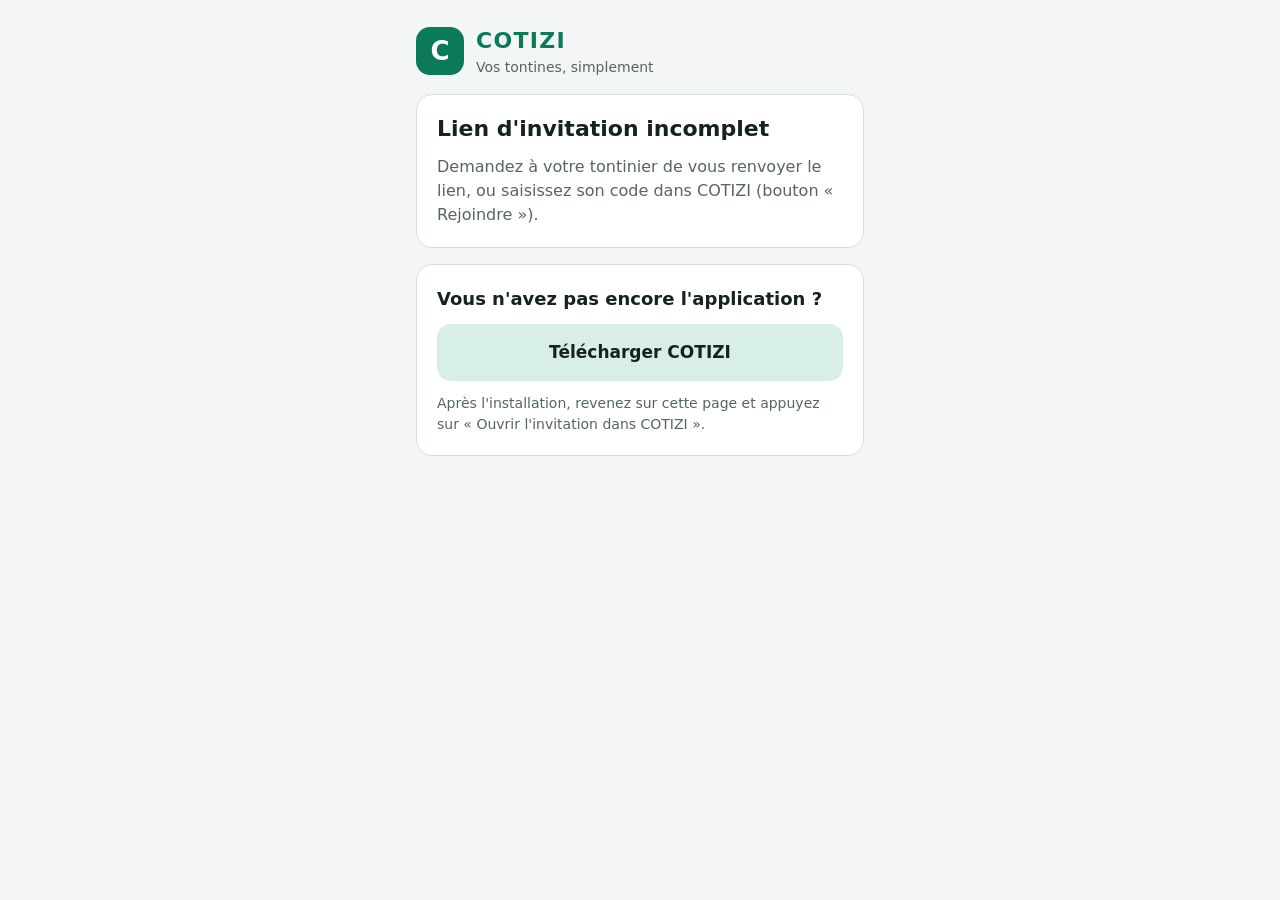
==== j.html @ 5fc617db "Site COTIZI : téléchargement de l'application et page d'invitation (version 1.2.2) - index.html : té" ====
<!doctype html>
<html lang="fr">
<head>
<meta charset="utf-8">
<meta name="viewport" content="width=device-width, initial-scale=1, viewport-fit=cover">
<title>Invitation COTIZI</title>
<meta name="description" content="Vous êtes invité à rejoindre une tontine sur COTIZI.">
<meta property="og:title" content="Invitation à rejoindre une tontine sur COTIZI">
<meta property="og:description" content="Appuyez pour ouvrir l'invitation dans l'application COTIZI.">
<meta name="theme-color" content="#0b7a5a">
<link rel="stylesheet" href="style.css">
</head>
<body>
<main class="page">
  <header class="brand">
    <div class="logo" aria-hidden="true">C</div>
    <div>
      <p class="name">COTIZI</p>
      <p class="tagline">Vos tontines, simplement</p>
    </div>
  </header>

  <section class="card" id="invite">
    <h1>Vous êtes invité à rejoindre une tontine</h1>
    <p class="muted">Code d'invitation</p>
    <p class="code" id="code">——</p>
    <a class="button" id="open" href="#">Ouvrir l'invitation dans COTIZI</a>
    <p class="muted small">L'application s'ouvre et vous fait rejoindre la tontine.
      Si vous n'avez pas encore de compte, créez-le : vous rejoindrez la tontine automatiquement.</p>
  </section>

  <section class="card">
    <h2>Vous n'avez pas encore l'application ?</h2>
    <a class="button secondary" id="download" href="./">Télécharger COTIZI</a>
    <p class="muted small">Après l'installation, revenez sur cette page et appuyez sur
      « Ouvrir l'invitation dans COTIZI ».</p>
  </section>

  <p class="muted small" id="not-android" hidden>COTIZI est disponible sur les téléphones Android.</p>
</main>
<script>
  // Code d'invitation lu dans le lien : /j?c=PAJ8R3
  const code = (new URLSearchParams(location.search).get('c') || '')
    .toUpperCase().replace(/[^A-Z0-9]/g, '');
  const base = new URL('./', location.href).href;
  const downloadUrl = base + (code ? '?c=' + code : '');
  document.getElementById('download').href = downloadUrl;

  if (!code) {
    document.getElementById('invite').innerHTML =
      '<h1>Lien d\'invitation incomplet</h1>' +
      '<p class="muted">Demandez à votre tontinier de vous renvoyer le lien, ' +
      'ou saisissez son code dans COTIZI (bouton « Rejoindre »).</p>';
  } else {
    document.getElementById('code').textContent = code;
    // Ouvre COTIZI ; si l'application n'est pas installée, Chrome affiche
    // la page de téléchargement.
    const intentUrl = 'intent://join?c=' + code +
      '#Intent;scheme=cotizi;package=com.cotizi.app;S.browser_fallback_url=' +
      encodeURIComponent(downloadUrl) + ';end';
    const open = document.getElementById('open');
    const android = /Android/i.test(navigator.userAgent);
    open.href = android ? intentUrl : 'cotizi://join?c=' + code;
    if (android) {
      setTimeout(() => { location.href = intentUrl; }, 400);
    } else {
      document.getElementById('not-android').hidden = false;
    }
  }
</script>
</body>
</html>
---- style.css ----
/* COTIZI — pages publiques (invitation, téléchargement). Une colonne étroite, pensée pour le téléphone. */
:root {
  --bg: #f3f6f4;
  --surface: #ffffff;
  --fg: #16231d;
  --muted: #55665d;
  --line: #d5e0da;
  --accent: #0b7a5a;
  --accent-soft: #d8efe6;
  --on-accent: #ffffff;
  --font: system-ui, -apple-system, "Segoe UI", Roboto, "Noto Sans", sans-serif;
  color-scheme: light;
}
@media (prefers-color-scheme: dark) {
  :root {
    --bg: #0f1613; --surface: #17211c; --fg: #e4eee8; --muted: #9bb0a5;
    --line: #2a3a32; --accent: #3fbf8f; --accent-soft: #1d3a2e; --on-accent: #06281c;
    color-scheme: dark;
  }
}
* { box-sizing: border-box; }
html { -webkit-text-size-adjust: 100%; }
body {
  margin: 0; background: var(--bg); color: var(--fg);
  font: 16px/1.5 var(--font);
  padding: env(safe-area-inset-top, 0) 0 env(safe-area-inset-bottom, 0);
}
.page { max-width: 480px; margin: 0 auto; padding-inline: 16px; padding-block: 24px 40px; display: grid; gap: 16px; }
.brand { display: flex; align-items: center; gap: 12px; }
.logo {
  width: 48px; height: 48px; border-radius: 14px; background: var(--accent); color: var(--on-accent);
  display: grid; place-items: center; font-weight: 800; font-size: 26px;
}
.name { margin: 0; font-weight: 800; font-size: 22px; letter-spacing: .06em; color: var(--accent); }
.tagline { margin: 0; color: var(--muted); font-size: 14px; }
.card { background: var(--surface); border: 1px solid var(--line); border-radius: 16px; padding: 20px; display: grid; gap: 12px; }
h1 { margin: 0; font-size: 22px; line-height: 1.25; text-wrap: balance; }
h2 { margin: 0; font-size: 18px; }
p { margin: 0; }
.muted { color: var(--muted); }
.small { font-size: 14px; }
.code { font-size: 32px; font-weight: 800; letter-spacing: .25em; color: var(--accent); font-variant-numeric: tabular-nums; }
.button {
  display: block; text-align: center; text-decoration: none; font-weight: 700; font-size: 17px;
  padding: 16px; border-radius: 14px; background: var(--accent); color: var(--on-accent);
}
.button.secondary { background: var(--accent-soft); color: var(--fg); }
.button:focus-visible { outline: 3px solid var(--fg); outline-offset: 3px; }
ol { margin: 0; padding-left: 1.3em; display: grid; gap: 6px; }
a.link { color: var(--accent); }
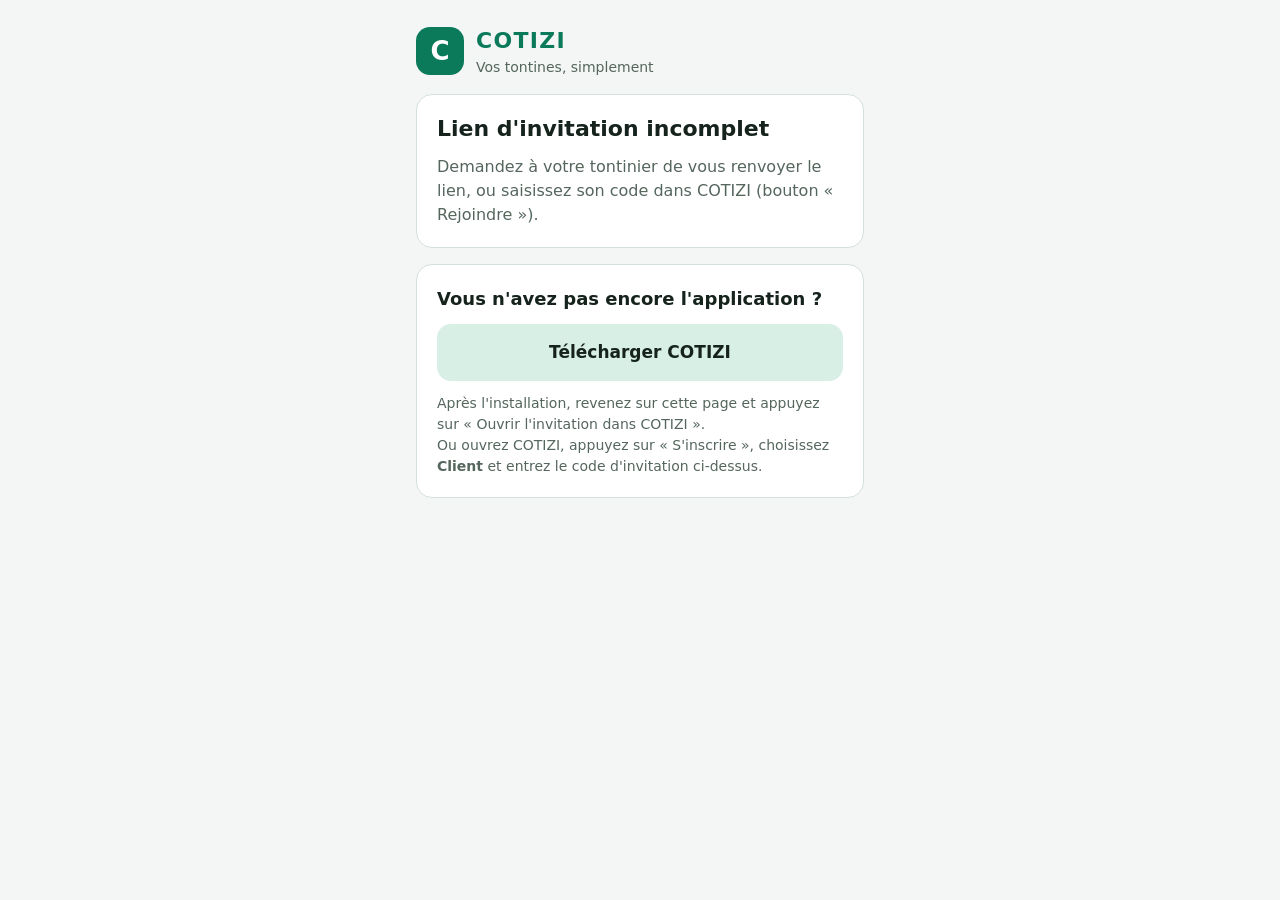
==== commit 5ac1dd56: "COTIZI 1.3.0 : inscription Tontinier / Client, essai gratuit et abonnement - Application 1.3.0 (coti" ====
--- a/j.html
+++ b/j.html
@@ -33,7 +33,9 @@
     <h2>Vous n'avez pas encore l'application ?</h2>
     <a class="button secondary" id="download" href="./">Télécharger COTIZI</a>
     <p class="muted small">Après l'installation, revenez sur cette page et appuyez sur
-      « Ouvrir l'invitation dans COTIZI ».</p>
+      « Ouvrir l'invitation dans COTIZI ».<br>
+      Ou ouvrez COTIZI, appuyez sur « S'inscrire », choisissez <b>Client</b>
+      et entrez le code d'invitation ci-dessus.</p>
   </section>
 
   <p class="muted small" id="not-android" hidden>COTIZI est disponible sur les téléphones Android.</p>
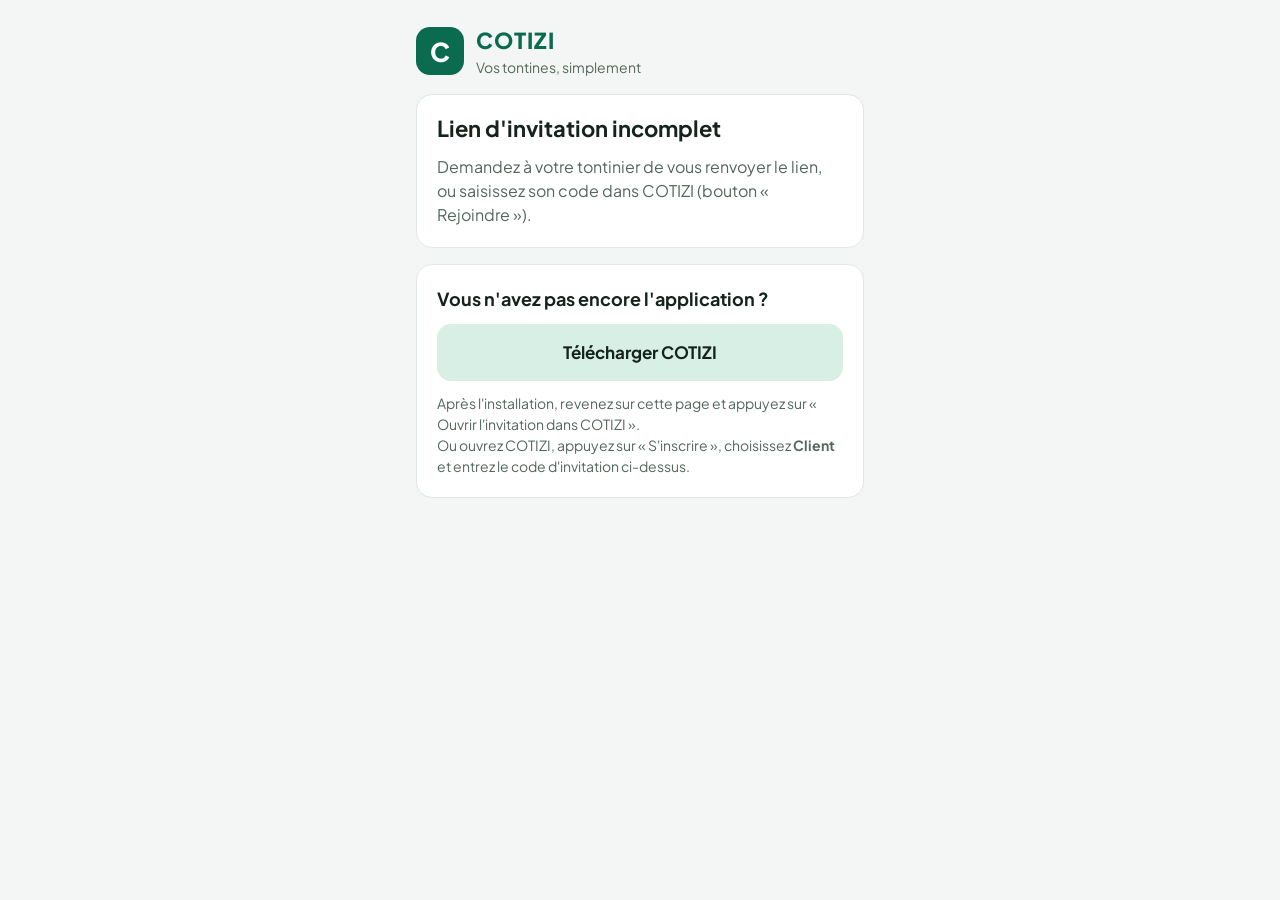
==== commit d4637f16: "COTIZI 2.1.0 : remise quand la collecte est complète, nouveau look, rappels Co-Authored-By: Claude O" ====
--- a/j.html
+++ b/j.html
@@ -7,7 +7,9 @@
 <meta name="description" content="Vous êtes invité à rejoindre une tontine sur COTIZI.">
 <meta property="og:title" content="Invitation à rejoindre une tontine sur COTIZI">
 <meta property="og:description" content="Appuyez pour ouvrir l'invitation dans l'application COTIZI.">
-<meta name="theme-color" content="#0b7a5a">
+<meta name="theme-color" content="#0a6b4e">
+<link rel="preconnect" href="https://fonts.googleapis.com">
+<link href="https://fonts.googleapis.com/css2?family=Plus+Jakarta+Sans:wght@400;600;800&display=swap" rel="stylesheet">
 <link rel="stylesheet" href="style.css">
 </head>
 <body>
--- a/style.css
+++ b/style.css
@@ -4,11 +4,11 @@
   --surface: #ffffff;
   --fg: #16231d;
   --muted: #55665d;
-  --line: #d5e0da;
-  --accent: #0b7a5a;
+  --line: #e1e7e4;
+  --accent: #0a6b4e;
   --accent-soft: #d8efe6;
   --on-accent: #ffffff;
-  --font: system-ui, -apple-system, "Segoe UI", Roboto, "Noto Sans", sans-serif;
+  --font: "Plus Jakarta Sans", system-ui, -apple-system, "Segoe UI", Roboto, "Noto Sans", sans-serif;
   color-scheme: light;
 }
 @media (prefers-color-scheme: dark) {
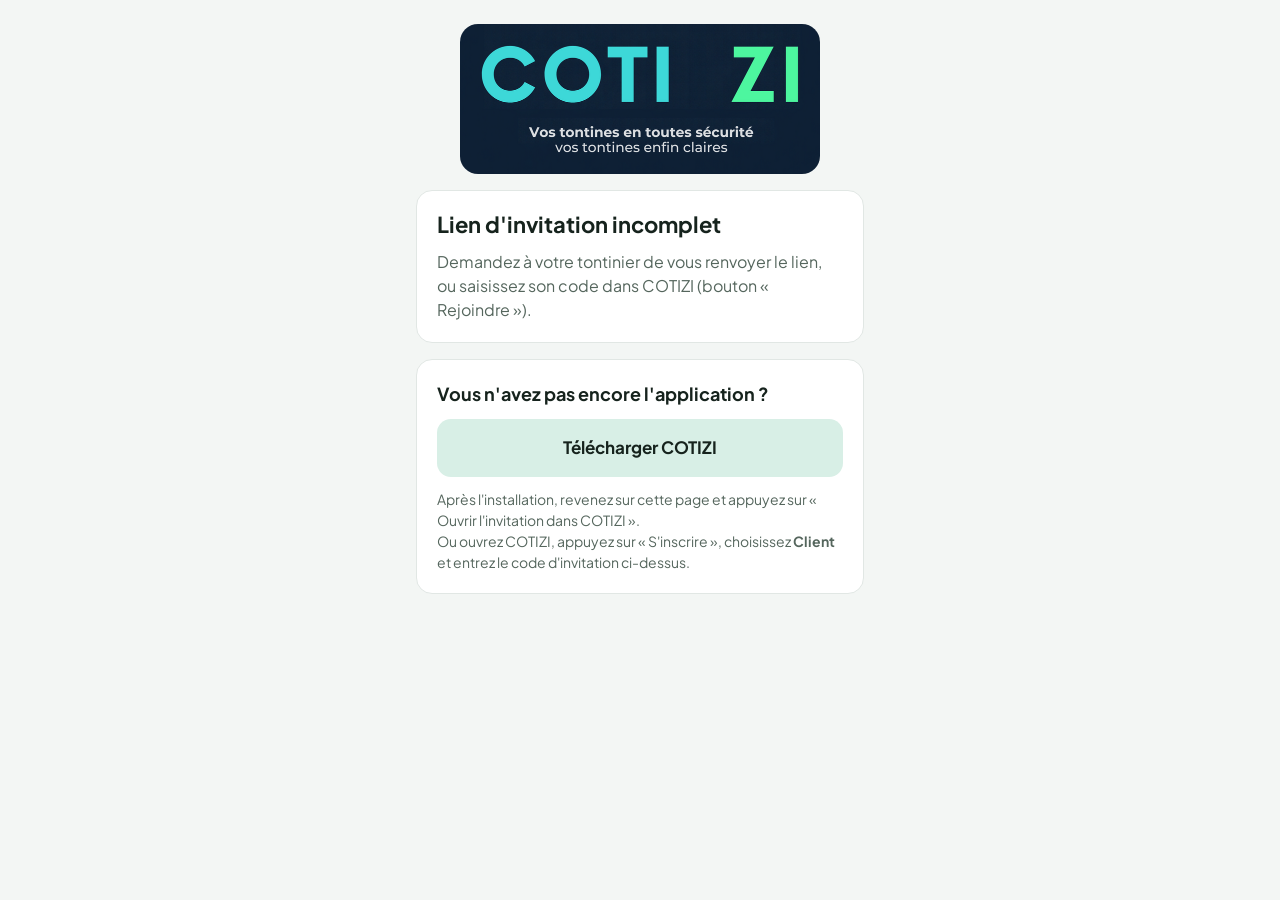
==== commit 15e92a89: "COTIZI 2.9 : nouveau logo, glisser pour changer d'onglet Logo COTIZI en en-tête, icône d'onglet et i" ====
--- a/j.html
+++ b/j.html
@@ -7,7 +7,10 @@
 <meta name="description" content="Vous êtes invité à rejoindre une tontine sur COTIZI.">
 <meta property="og:title" content="Invitation à rejoindre une tontine sur COTIZI">
 <meta property="og:description" content="Appuyez pour ouvrir l'invitation dans l'application COTIZI.">
-<meta name="theme-color" content="#0a6b4e">
+<meta name="theme-color" content="#0E2036">
+<link rel="icon" type="image/png" sizes="192x192" href="icon-192.png">
+<link rel="apple-touch-icon" href="icon-512.png">
+<meta property="og:image" content="https://seidouramzine-oss.github.io/icon-512.png">
 <link rel="preconnect" href="https://fonts.googleapis.com">
 <link href="https://fonts.googleapis.com/css2?family=Plus+Jakarta+Sans:wght@400;600;800&display=swap" rel="stylesheet">
 <link rel="stylesheet" href="style.css">
@@ -15,11 +18,7 @@
 <body>
 <main class="page">
   <header class="brand">
-    <div class="logo" aria-hidden="true">C</div>
-    <div>
-      <p class="name">COTIZI</p>
-      <p class="tagline">Vos tontines, simplement</p>
-    </div>
+    <img class="logo-img" src="logo.png" width="360" height="149" alt="COTIZI — Vos tontines en toute sécurité, vos tontines enfin claires">
   </header>
 
   <section class="card" id="invite">
--- a/style.css
+++ b/style.css
@@ -48,3 +48,6 @@
 .button:focus-visible { outline: 3px solid var(--fg); outline-offset: 3px; }
 ol { margin: 0; padding-left: 1.3em; display: grid; gap: 6px; }
 a.link { color: var(--accent); }
+
+.brand { justify-content: center; }
+.logo-img { display: block; width: min(360px, 100%); height: auto; border-radius: 18px; background: #0E2036; }
